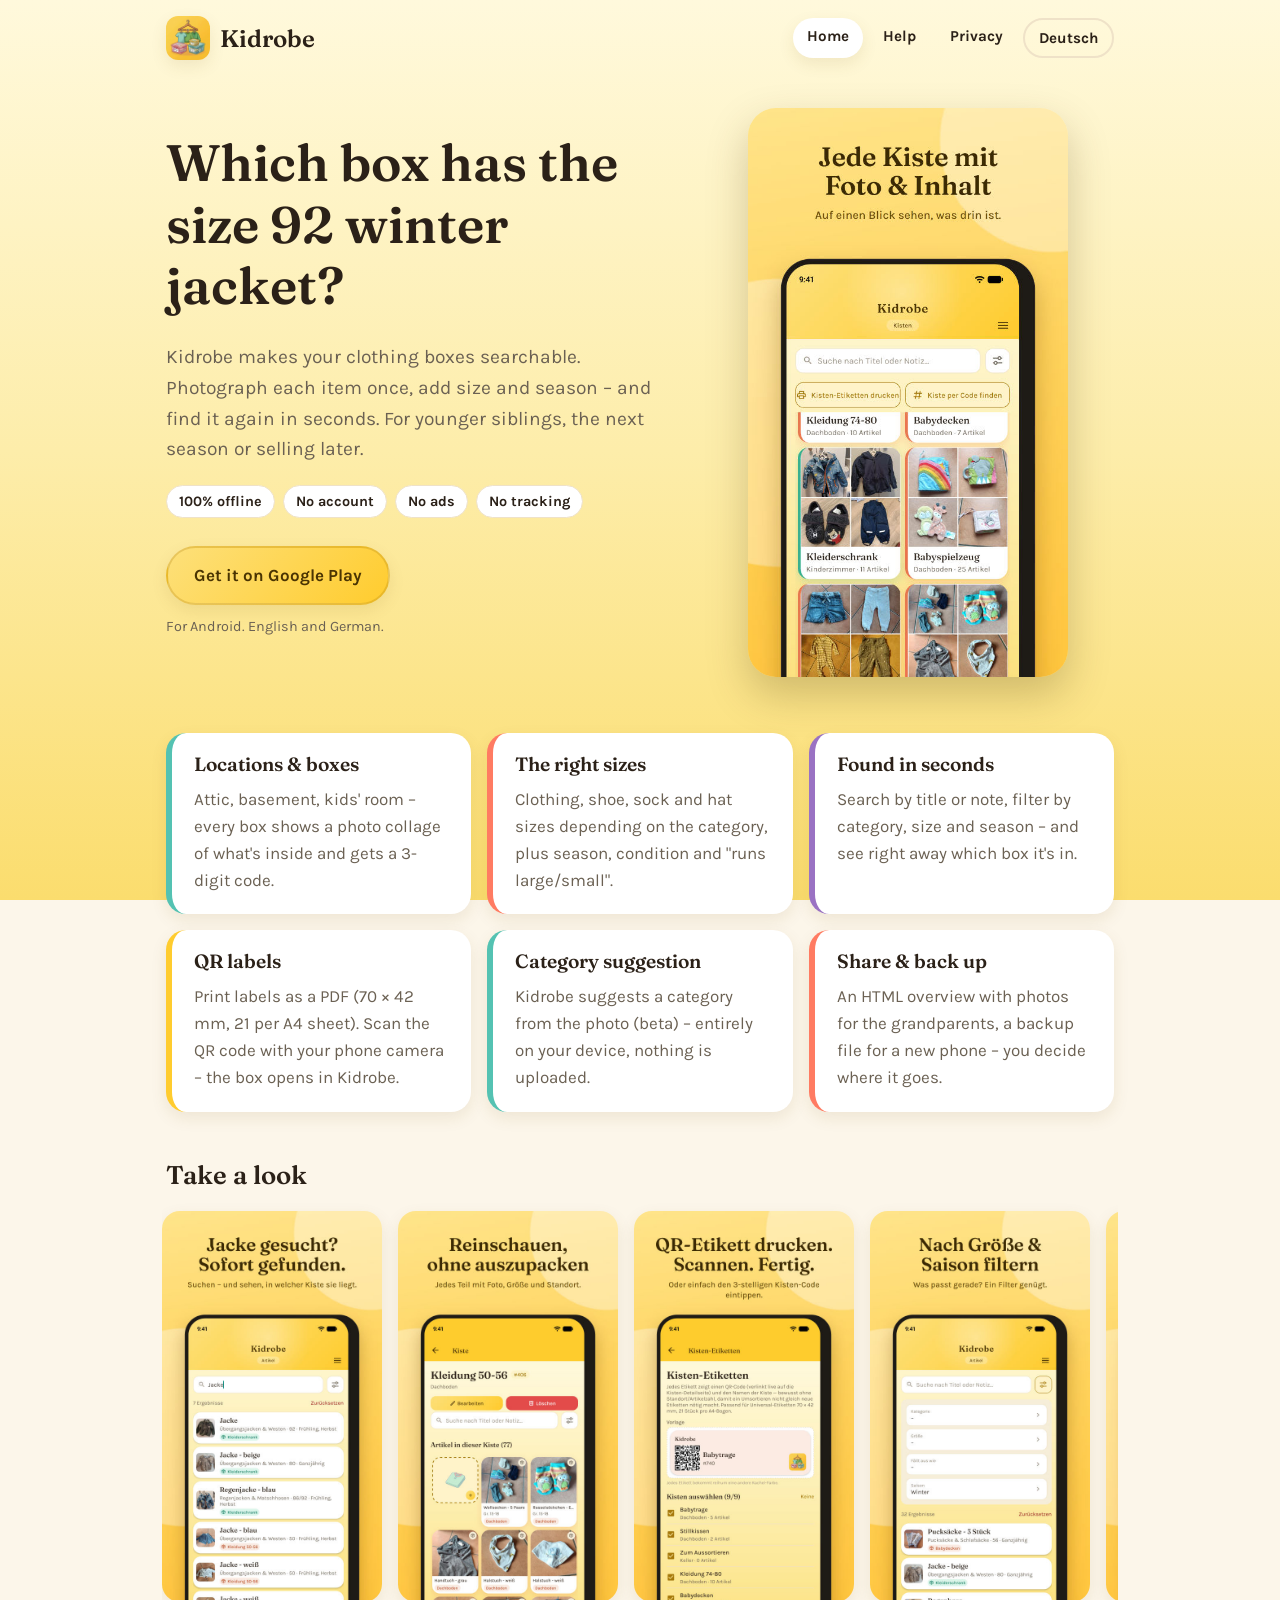
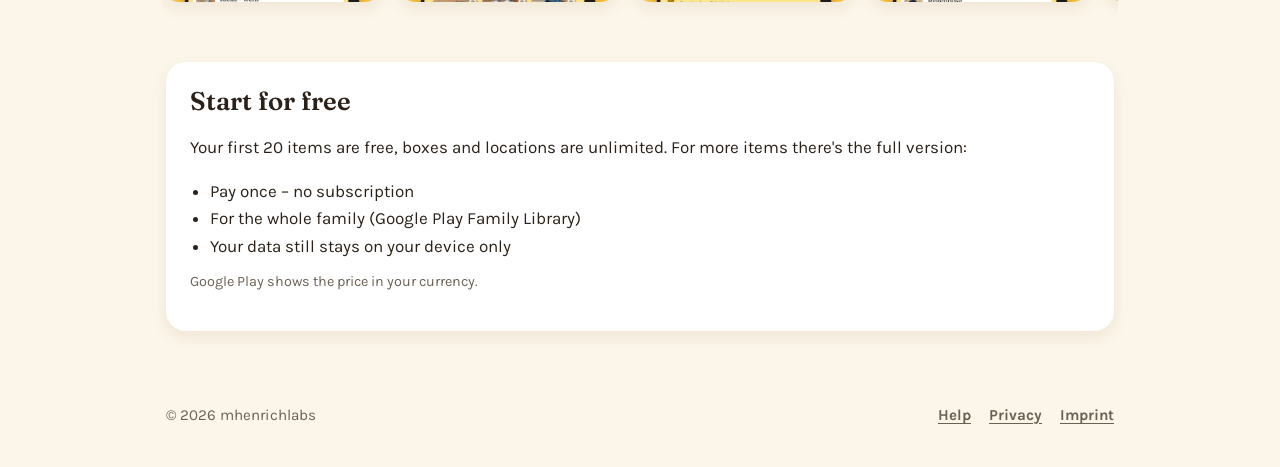
==== en/index.html @ dc77a268 "Website aktualisieren (2026-11-01)" ====
<!doctype html>
<html lang="en">
<head>
<meta charset="utf-8">
<meta name="viewport" content="width=device-width, initial-scale=1">
<title>Kidrobe – Find kids' clothes in your storage boxes</title>
<meta name="description" content="Kidrobe: organize kids' clothes in boxes – with photos, sizes, seasons and QR labels. 100% offline, no account, no ads.">
<link rel="icon" href="../assets/img/favicon.png">
<link rel="alternate" hreflang="de" href="../">
<link rel="stylesheet" href="../assets/style.css">
</head>
<body>
<header class="site-header">
  <div class="wrap">
    <a class="logo" href="./"><img src="../assets/img/icon-192.png" alt=""><span>Kidrobe</span></a>
    <nav class="nav">
      <a href="./" aria-current="page">Home</a>
      <a href="help.html">Help</a>
      <a href="privacy.html">Privacy</a>
      <a class="lang" href="../" hreflang="de" lang="de">Deutsch</a>
    </nav>
  </div>
</header>

<main class="wrap">
  <section class="hero">
    <div>
      <h1>Which box has the size 92 winter jacket?</h1>
      <p class="lead">Kidrobe makes your clothing boxes searchable. Photograph each item once, add size and season – and find it again in seconds. For younger siblings, the next season or selling later.</p>
      <ul class="badges">
        <li>100% offline</li>
        <li>No account</li>
        <li>No ads</li>
        <li>No tracking</li>
      </ul>
      <a class="button" href="https://play.google.com/store/apps/details?id=de.mhenrichlabs.KidRobe">Get it on Google Play</a>
      <p class="small-note">For Android. English and German.</p>
    </div>
    <img class="hero-shot" src="../assets/img/02_kisten.jpg" alt="Kidrobe: box overview with photo collages">
  </section>

  <section class="features" aria-label="Features">
    <div class="card"><h3>Locations &amp; boxes</h3><p>Attic, basement, kids' room – every box shows a photo collage of what's inside and gets a 3-digit code.</p></div>
    <div class="card"><h3>The right sizes</h3><p>Clothing, shoe, sock and hat sizes depending on the category, plus season, condition and "runs large/small".</p></div>
    <div class="card"><h3>Found in seconds</h3><p>Search by title or note, filter by category, size and season – and see right away which box it's in.</p></div>
    <div class="card"><h3>QR labels</h3><p>Print labels as a PDF (70 × 42 mm, 21 per A4 sheet). Scan the QR code with your phone camera – the box opens in Kidrobe.</p></div>
    <div class="card"><h3>Category suggestion</h3><p>Kidrobe suggests a category from the photo (beta) – entirely on your device, nothing is uploaded.</p></div>
    <div class="card"><h3>Share &amp; back up</h3><p>An HTML overview with photos for the grandparents, a backup file for a new phone – you decide where it goes.</p></div>
  </section>

  <h2>Take a look</h2>
  <div class="gallery">
    <img src="../assets/img/01_suche.jpg" alt="Searching for a jacket shows its box" loading="lazy">
    <img src="../assets/img/03_kisteninhalt.jpg" alt="Contents of a box" loading="lazy">
    <img src="../assets/img/05_etiketten.jpg" alt="QR labels" loading="lazy">
    <img src="../assets/img/06_filter.jpg" alt="Filter by season" loading="lazy">
    <img src="../assets/img/07_uebersicht.jpg" alt="Overview by category and size" loading="lazy">
    <img src="../assets/img/04_offline.jpg" alt="100% offline, no account, no ads" loading="lazy">
    <img src="../assets/img/08_artikel_dunkel.jpg" alt="Item in dark mode" loading="lazy">
  </div>

  <section class="price-box">
    <h2 style="margin-top:0">Start for free</h2>
    <p>Your first 20 items are free, boxes and locations are unlimited. For more items there's the full version:</p>
    <ul>
      <li>Pay once – no subscription</li>
      <li>For the whole family (Google Play Family Library)</li>
      <li>Your data still stays on your device only</li>
    </ul>
    <p class="small-note">Google Play shows the price in your currency.</p>
  </section>
</main>

<footer class="site-footer">
  <div class="wrap">
    <span>© 2026 mhenrichlabs</span>
    <nav>
      <a href="help.html">Help</a>
      <a href="privacy.html">Privacy</a>
      <a href="imprint.html">Imprint</a>
    </nav>
  </div>
</footer>
</body>
</html>
---- assets/style.css ----
/* Kidrobe-Website — Farben/Schriften aus src/theme/index.ts ("Sonnenaufgang" hell, "Nachthimmel" dunkel).
   Schriften liegen lokal (keine Google-Fonts-Verbindung, keine Cookies, kein JavaScript). */

@font-face { font-family: 'Fraunces'; font-weight: 600; font-display: swap; src: url('fonts/Fraunces_600SemiBold.ttf') format('truetype'); }
@font-face { font-family: 'Karla'; font-weight: 400; font-display: swap; src: url('fonts/Karla_400Regular.ttf') format('truetype'); }
@font-face { font-family: 'Karla'; font-weight: 700; font-display: swap; src: url('fonts/Karla_700Bold.ttf') format('truetype'); }

:root {
  --bg: #FCF6EA;
  --bg-gradient: linear-gradient(180deg, #FFF9DC 0%, #FDEDAA 50%, #FBDD6E 100%);
  --surface: #FFFFFF;
  --surface-alt: #F7EEDA;
  --brand: #FFCC2E;
  --brand2: #FDE07A;
  --brand-light: #FFF3C9;
  --text-on-brand: #4A3402;
  --brand-text: #A6780A;
  --text: #2B2118;
  --text-2: #6B6153;
  --text-3: #9C9284;
  --border: #EFE2C8;
  --mint: #54C2B2;
  --coral: #FF7B62;
  --purple: #9A72C3;
  --shadow: 0 6px 16px rgba(120, 90, 20, 0.10);
  --radius: 20px;
  color-scheme: light dark;
}

@media (prefers-color-scheme: dark) {
  :root {
    --bg: #141B2E;
    --bg-gradient: linear-gradient(180deg, #0D1220 0%, #131B30 35%, #1B2740 65%, #24344F 100%);
    --surface: #1E2A44;
    --surface-alt: #243252;
    --brand: #22314F;
    --brand2: #34486B;
    --brand-light: #2A3B58;
    --text-on-brand: #DCE9FA;
    --brand-text: #FFCC2E;
    --text: #E8F0FC;
    --text-2: #AFC3DE;
    --text-3: #7C93B4;
    --border: #33456B;
    --shadow: 0 6px 16px rgba(0, 0, 0, 0.35);
  }
}

* { box-sizing: border-box; }

html { -webkit-text-size-adjust: 100%; }

body {
  margin: 0;
  min-height: 100vh;
  background: var(--bg);
  background-image: var(--bg-gradient);
  background-attachment: fixed;
  color: var(--text);
  font: 400 17px/1.6 'Karla', system-ui, sans-serif;
}

h1, h2, h3 { font-family: 'Fraunces', Georgia, serif; font-weight: 600; line-height: 1.2; margin: 0 0 .5em; }
h1 { font-size: clamp(2rem, 6vw, 3.2rem); }
h2 { font-size: 1.6rem; margin-top: 1.6em; }
h3 { font-size: 1.2rem; margin-top: 1.4em; }

a { color: var(--brand-text); font-weight: 700; text-underline-offset: 3px; }
a:hover { text-decoration-thickness: 2px; }

.wrap { max-width: 980px; margin: 0 auto; padding: 0 16px; }

/* Kopfzeile */
.site-header { padding: 16px 0; }
.site-header .wrap { display: flex; align-items: center; justify-content: space-between; gap: 12px; flex-wrap: wrap; }
.logo { display: flex; align-items: center; gap: 10px; text-decoration: none; color: var(--text); }
.logo img { width: 44px; height: 44px; border-radius: 12px; box-shadow: var(--shadow); }
.logo span { font: 600 1.5rem 'Fraunces', Georgia, serif; }
.nav { display: flex; gap: 6px; flex-wrap: wrap; }
.nav a {
  padding: 6px 14px; border-radius: 999px; text-decoration: none; color: var(--text);
  font-weight: 700; font-size: .95rem;
}
.nav a:hover { background: var(--surface); }
.nav a[aria-current="page"] { background: var(--surface); box-shadow: var(--shadow); }
.nav .lang { border: 2px solid var(--border); }

/* Startseite */
.hero { display: grid; grid-template-columns: 1.1fr .9fr; gap: 32px; align-items: center; padding: 32px 0 48px; }
.hero p.lead { font-size: 1.2rem; color: var(--text-2); max-width: 32em; }
.hero-shot { justify-self: center; width: min(320px, 100%); border-radius: 28px; box-shadow: 0 18px 40px rgba(80, 60, 10, .25); }
.badges { display: flex; flex-wrap: wrap; gap: 8px; margin: 20px 0 28px; padding: 0; list-style: none; }
.badges li {
  background: var(--surface); border: 1px solid var(--border); border-radius: 999px;
  padding: 4px 12px; font-size: .9rem; font-weight: 700;
}

.button {
  display: inline-block; padding: 14px 26px; border-radius: 999px; text-decoration: none;
  color: var(--text-on-brand); background: linear-gradient(135deg, var(--brand2), var(--brand));
  font-weight: 700; box-shadow: var(--shadow); border: 2px solid rgba(166, 120, 10, .25);
}
@media (prefers-color-scheme: dark) { .button { border-color: #FFCC2E; } }
.button:hover { filter: brightness(1.04); }
.small-note { font-size: .9rem; color: var(--text-2); margin-top: 10px; }

.features { display: grid; grid-template-columns: repeat(auto-fit, minmax(240px, 1fr)); gap: 16px; margin: 8px 0 48px; }
.card {
  background: var(--surface); border-radius: var(--radius); padding: 20px 22px; box-shadow: var(--shadow);
  border-left: 6px solid var(--accent, var(--mint));
}
.card h3 { margin-top: 0; }
.card p { margin: 0; color: var(--text-2); }
.card:nth-child(4n+2) { --accent: var(--coral); }
.card:nth-child(4n+3) { --accent: var(--purple); }
.card:nth-child(4n+4) { --accent: #FFCC2E; }

.gallery {
  display: flex; gap: 16px; overflow-x: auto; padding: 8px 4px 20px; margin: 0 -4px 40px;
  scroll-snap-type: x mandatory;
}
.gallery img { flex: 0 0 auto; width: 220px; border-radius: 18px; box-shadow: var(--shadow); scroll-snap-align: start; }

.price-box {
  background: var(--surface); border-radius: var(--radius); padding: 24px; box-shadow: var(--shadow);
  margin-bottom: 48px;
}
.price-box ul { margin: .5em 0 0; padding-left: 1.2em; }

/* Textseiten (Datenschutz, Impressum, Hilfe) */
.doc {
  background: var(--surface); border-radius: var(--radius); box-shadow: var(--shadow);
  padding: clamp(20px, 4vw, 44px); margin: 16px 0 48px;
}
.doc h1 { font-size: clamp(1.8rem, 5vw, 2.4rem); }
.doc h2 { font-size: 1.3rem; border-top: 1px solid var(--border); padding-top: 1.2em; }
.doc ul { padding-left: 1.2em; }
.doc li { margin: .25em 0; }
.doc .meta { color: var(--text-3); font-size: .95rem; }
.summary {
  background: var(--brand-light); border-radius: 14px; padding: 16px 20px; margin: 20px 0;
}
.summary ul { margin: 0; }

details { border-bottom: 1px solid var(--border); padding: 12px 0; }
details summary { cursor: pointer; font-weight: 700; font-size: 1.05rem; list-style-position: outside; }
details[open] summary { margin-bottom: 8px; }
details p, details ul { margin: .4em 0; color: var(--text-2); }

address { font-style: normal; }

/* Fußzeile */
.site-footer { padding: 24px 0 40px; color: var(--text-2); font-size: .95rem; }
.site-footer .wrap { display: flex; flex-wrap: wrap; gap: 8px 20px; justify-content: space-between; }
.site-footer nav { display: flex; flex-wrap: wrap; gap: 8px 18px; }
.site-footer a { color: var(--text-2); }

@media (max-width: 760px) {
  .hero { grid-template-columns: 1fr; padding-top: 8px; }
  .hero-shot { width: min(260px, 80%); }
  .gallery img { width: 180px; }
}
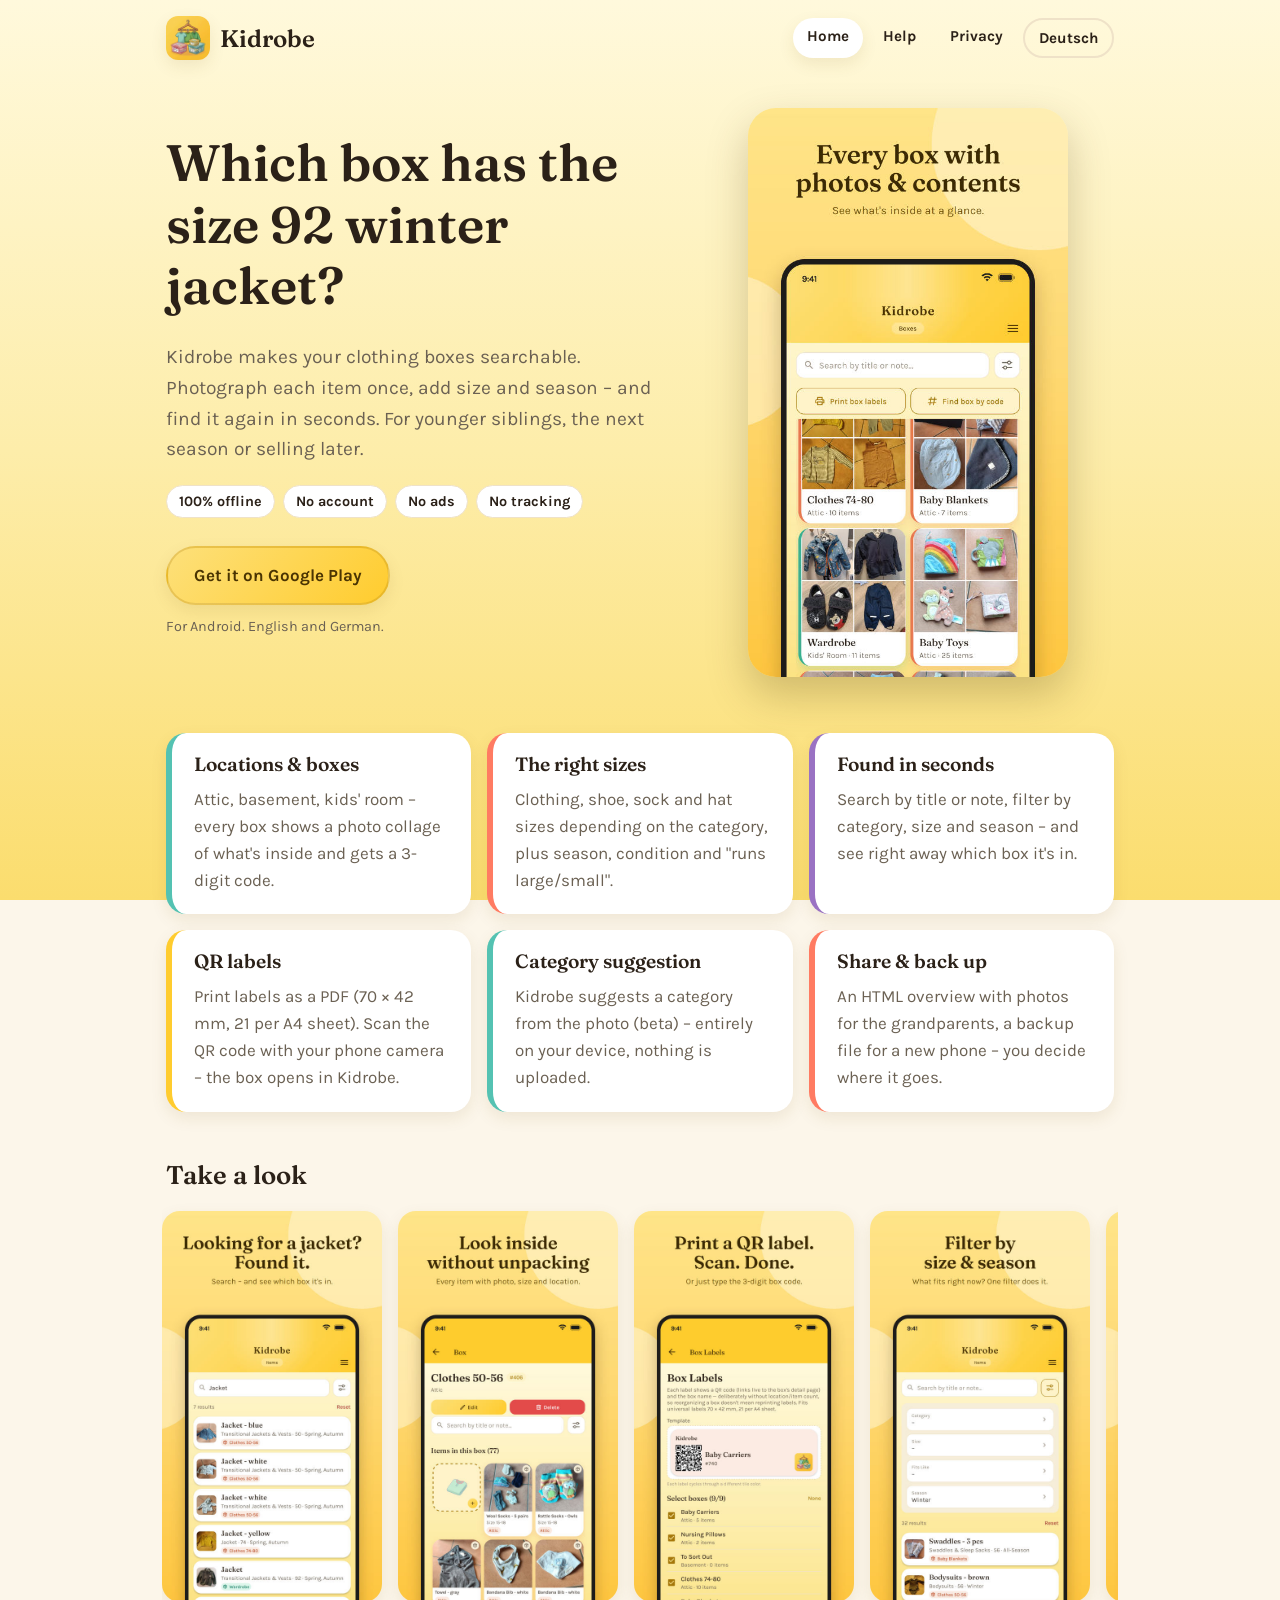
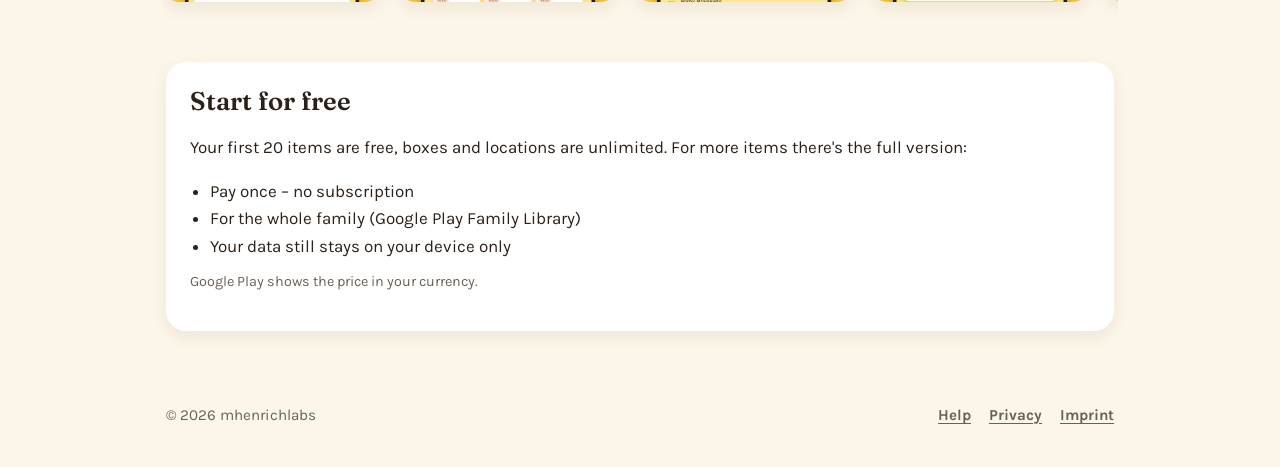
==== commit 182d2ae4: "Website aktualisieren (2026-11-01)" ====
--- a/en/index.html
+++ b/en/index.html
@@ -36,7 +36,7 @@
       <a class="button" href="https://play.google.com/store/apps/details?id=de.mhenrichlabs.KidRobe">Get it on Google Play</a>
       <p class="small-note">For Android. English and German.</p>
     </div>
-    <img class="hero-shot" src="../assets/img/02_kisten.jpg" alt="Kidrobe: box overview with photo collages">
+    <img class="hero-shot" src="../assets/img/en/02_boxes.jpg" alt="Kidrobe: box overview with photo collages">
   </section>
 
   <section class="features" aria-label="Features">
@@ -50,13 +50,13 @@
 
   <h2>Take a look</h2>
   <div class="gallery">
-    <img src="../assets/img/01_suche.jpg" alt="Searching for a jacket shows its box" loading="lazy">
-    <img src="../assets/img/03_kisteninhalt.jpg" alt="Contents of a box" loading="lazy">
-    <img src="../assets/img/05_etiketten.jpg" alt="QR labels" loading="lazy">
-    <img src="../assets/img/06_filter.jpg" alt="Filter by season" loading="lazy">
-    <img src="../assets/img/07_uebersicht.jpg" alt="Overview by category and size" loading="lazy">
-    <img src="../assets/img/04_offline.jpg" alt="100% offline, no account, no ads" loading="lazy">
-    <img src="../assets/img/08_artikel_dunkel.jpg" alt="Item in dark mode" loading="lazy">
+    <img src="../assets/img/en/01_search.jpg" alt="Searching for a jacket shows its box" loading="lazy">
+    <img src="../assets/img/en/03_box_contents.jpg" alt="Contents of a box" loading="lazy">
+    <img src="../assets/img/en/05_labels.jpg" alt="QR labels" loading="lazy">
+    <img src="../assets/img/en/06_filter.jpg" alt="Filter by season" loading="lazy">
+    <img src="../assets/img/en/07_overview.jpg" alt="Overview by category and size" loading="lazy">
+    <img src="../assets/img/en/04_offline.jpg" alt="100% offline, no account, no ads" loading="lazy">
+    <img src="../assets/img/en/08_item_dark.jpg" alt="Item in dark mode" loading="lazy">
   </div>
 
   <section class="price-box">
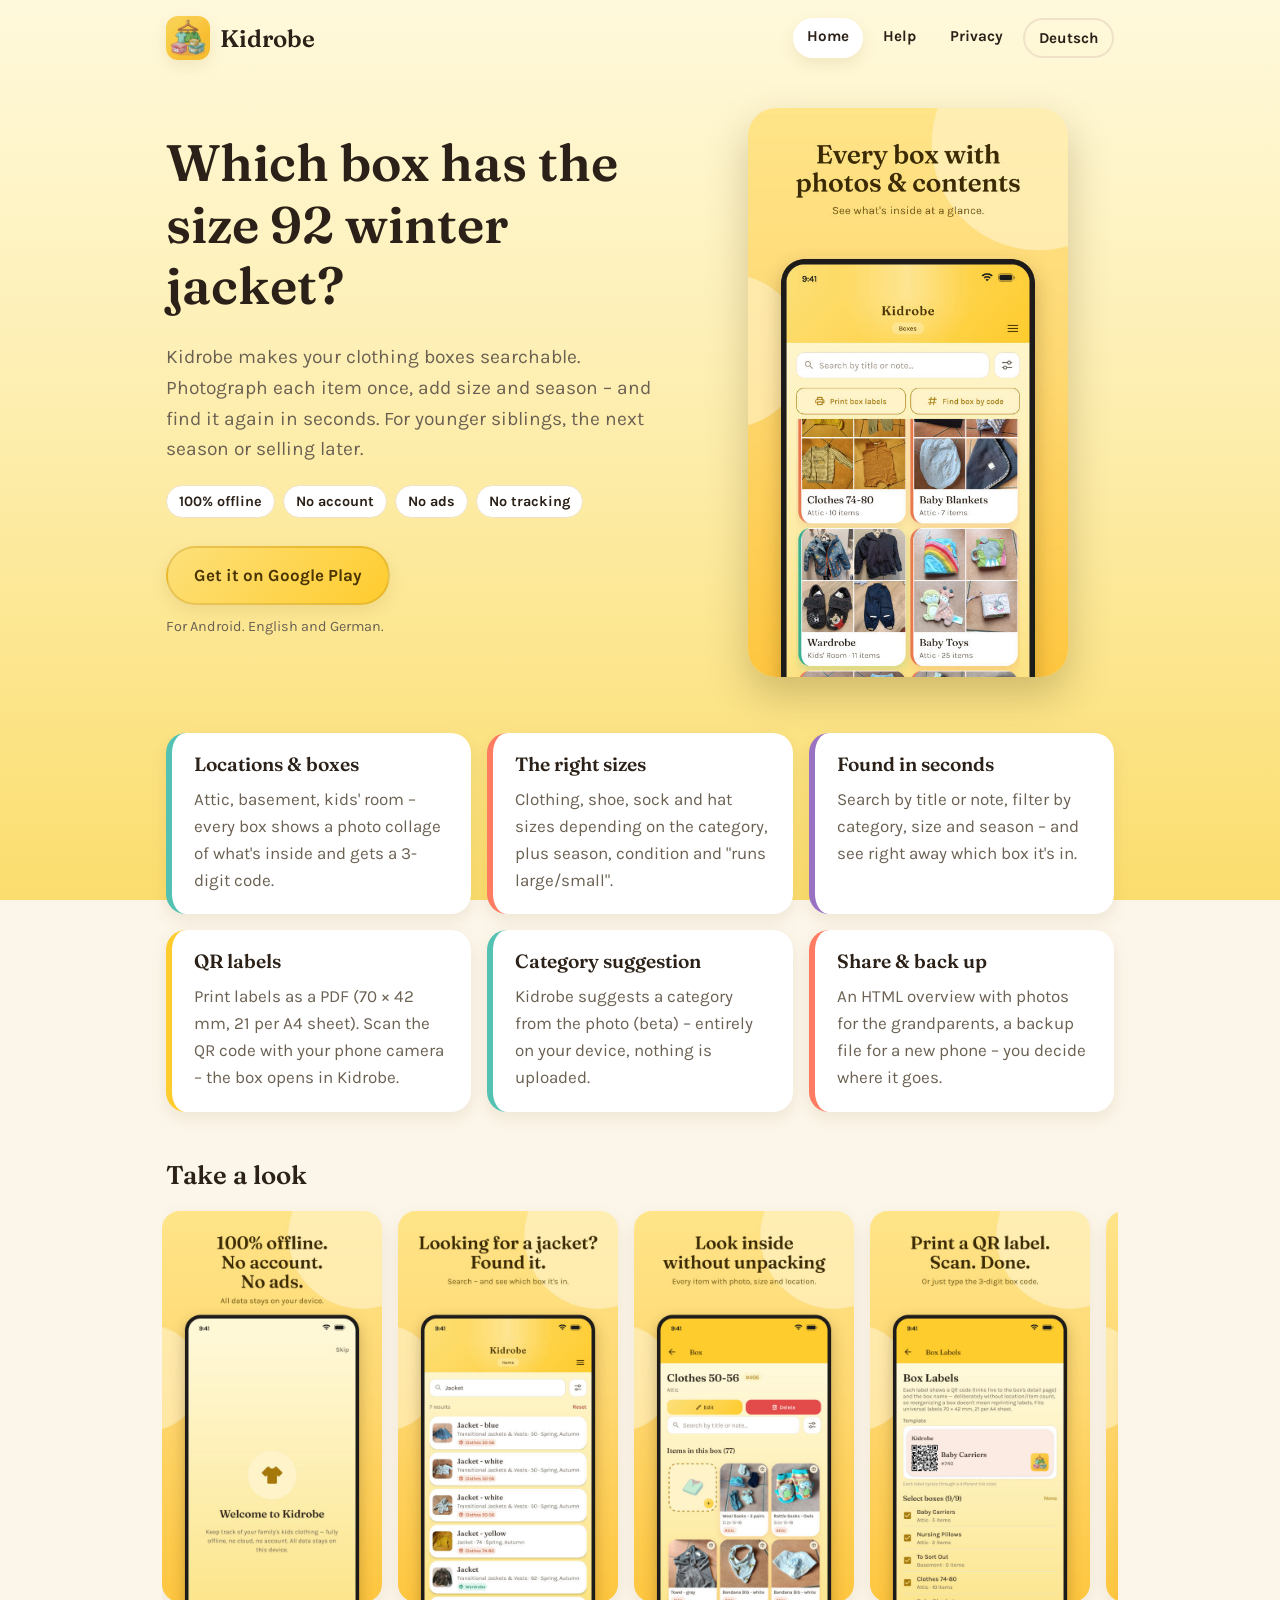
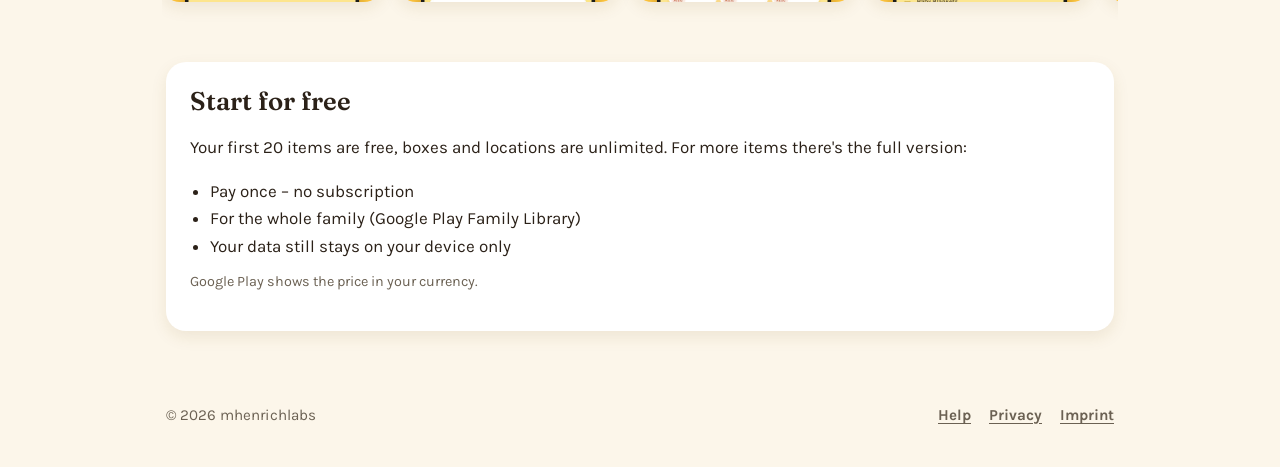
==== commit d7dea9fe: "Website aktualisieren (2026-11-01)" ====
--- a/en/index.html
+++ b/en/index.html
@@ -36,7 +36,7 @@
       <a class="button" href="https://play.google.com/store/apps/details?id=de.mhenrichlabs.KidRobe">Get it on Google Play</a>
       <p class="small-note">For Android. English and German.</p>
     </div>
-    <img class="hero-shot" src="../assets/img/en/02_boxes.jpg" alt="Kidrobe: box overview with photo collages">
+    <img class="hero-shot" src="../assets/img/en/03_boxes.jpg" alt="Kidrobe: box overview with photo collages">
   </section>
 
   <section class="features" aria-label="Features">
@@ -50,13 +50,12 @@
 
   <h2>Take a look</h2>
   <div class="gallery">
-    <img src="../assets/img/en/01_search.jpg" alt="Searching for a jacket shows its box" loading="lazy">
-    <img src="../assets/img/en/03_box_contents.jpg" alt="Contents of a box" loading="lazy">
+    <img src="../assets/img/en/01_offline.jpg" alt="100% offline, no account, no ads" loading="lazy">
+    <img src="../assets/img/en/02_search.jpg" alt="Searching for a jacket shows its box" loading="lazy">
+    <img src="../assets/img/en/04_box_contents.jpg" alt="Contents of a box" loading="lazy">
     <img src="../assets/img/en/05_labels.jpg" alt="QR labels" loading="lazy">
     <img src="../assets/img/en/06_filter.jpg" alt="Filter by season" loading="lazy">
     <img src="../assets/img/en/07_overview.jpg" alt="Overview by category and size" loading="lazy">
-    <img src="../assets/img/en/04_offline.jpg" alt="100% offline, no account, no ads" loading="lazy">
-    <img src="../assets/img/en/08_item_dark.jpg" alt="Item in dark mode" loading="lazy">
   </div>
 
   <section class="price-box">
